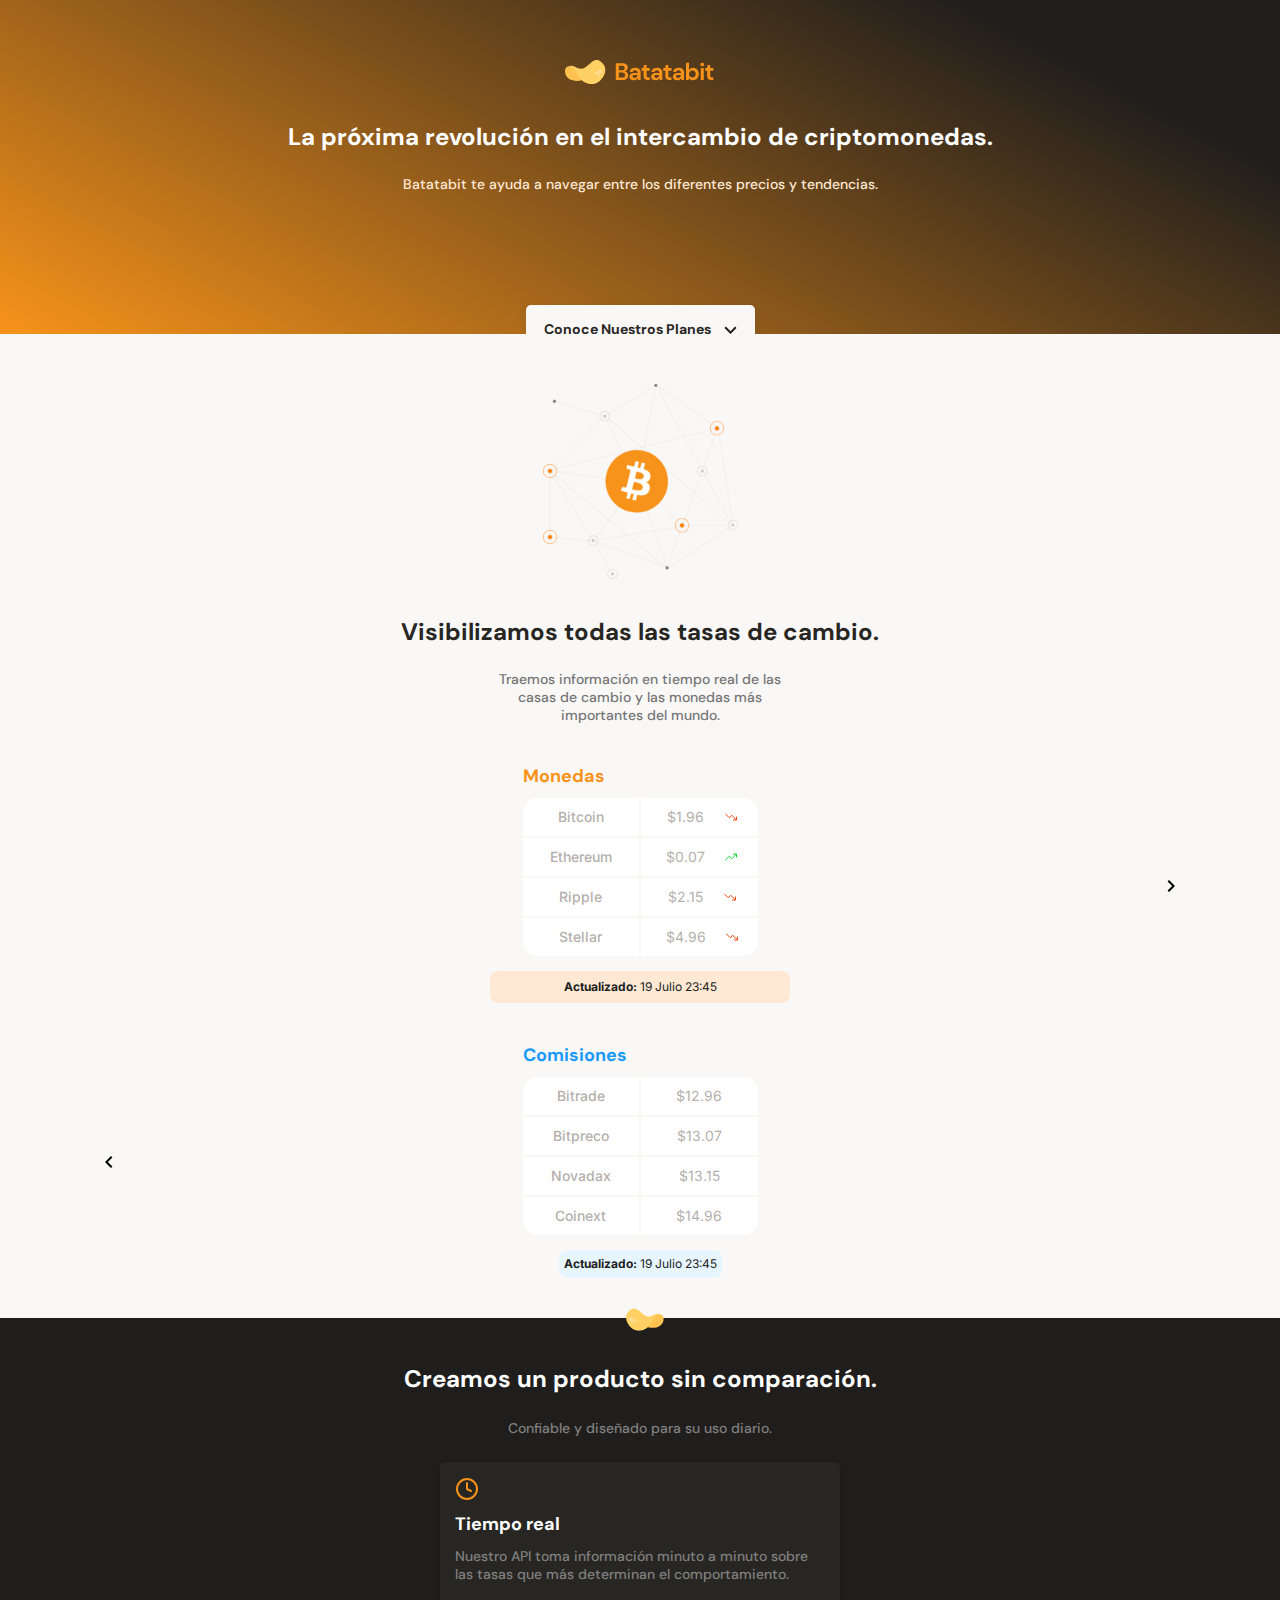
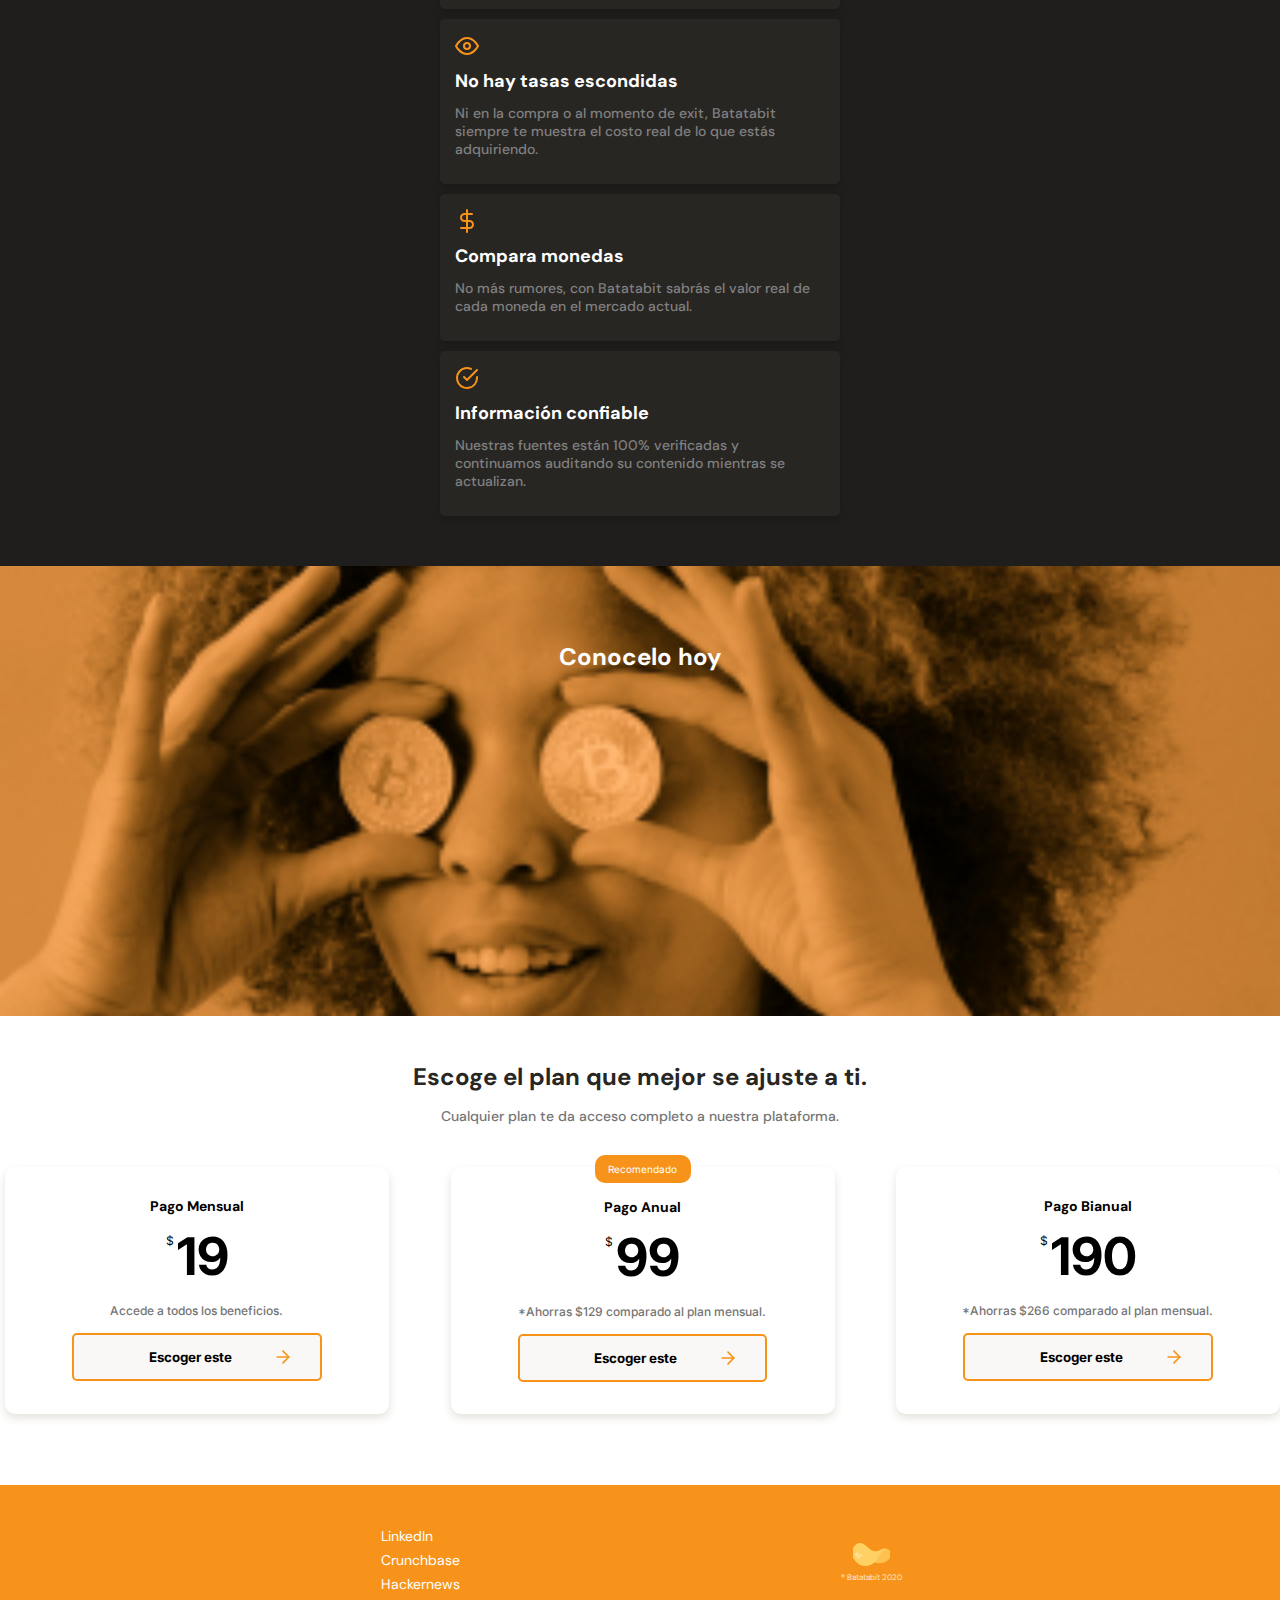
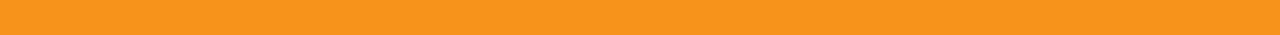
==== index.html @ 0332c5d3 "Add index.html" ====
<!DOCTYPE html>
<html lang="en">
  <head>
    <meta charset="UTF-8" />
    <meta http-equiv="X-UA-Compatible" content="IE=edge" />
    <meta name="viewport" content="width=device-width, initial-scale=1.0" />
    <title>Batata Bit</title>
    <link rel="preconnect" href="https://fonts.googleapis.com" />
    <link rel="preconnect" href="https://fonts.gstatic.com" crossorigin />
    <link
      href="https://fonts.googleapis.com/css2?family=DM+Sans:wght@400;500;700&family=Inter:wght@300;500&display=swap"
      rel="stylesheet"
    />
    <link rel="stylesheet" href="wiki.css" />
  </head>
  <body>
    <header>
      <img src="./assets/img/logo.svg" alt="Batabit logo" />
      <div class="header--title-container">
        <h1>La próxima revolución en el intercambio de criptomonedas.</h1>
        <p>
          Batatabit te ayuda a navegar entre los diferentes precios y
          tendencias.
        </p>
        <a href="#" class="header--button"
          >Conoce Nuestros Planes <span></span
        ></a>
      </div>
    </header>

    <main>
      <section class="main--exchange">
        <img
          src="./assets/img/Bitcoin.svg"
          alt="Bitcoin Logo"
          class="main-logo"
        />

        <h2 class="main--exchange--title">
          Visibilizamos todas las tasas de cambio.
        </h2>
        <p class="main--exchange--subtitle">
          Traemos información en tiempo real de las casas de cambio y las
          monedas más importantes del mundo.
        </p>

        <div class="main--exchange--cripto-container">
          <h3>Monedas</h3>
          <span></span>
          <ul class="cripto-list">
            <li><p>Bitcoin</p></li>
            <li>
              <div>
                <p>$1.96</p>
                <img
                  src="./assets/icons/trending-down.svg"
                  alt="trending down icon"
                />
              </div>
            </li>
            <li><p>Ethereum</p></li>
            <li>
              <div>
                <p>$0.07</p>
                <img
                  src="./assets/icons/trending-up.svg"
                  alt="trending up icon"
                />
              </div>
            </li>
            <li><p>Ripple</p></li>
            <li>
              <div>
                <p>$2.15</p>
                <img
                  src="./assets/icons/trending-down.svg"
                  alt="trending down icon"
                />
              </div>
            </li>
            <li><p>Stellar</p></li>
            <li>
              <div>
                <p>$4.96</p>
                <img
                  src="./assets/icons/trending-down.svg"
                  alt="trending down icon"
                />
              </div>
            </li>
          </ul>
        </div>

        <div class="update-currency-tab">
          <p><span>Actualizado:</span> 19 Julio 23:45</p>
        </div>

        <div class="main--commissions--cripto-container">
          <h3>Comisiones</h3>
          <span></span>
          <ul class="cripto-list">
            <li><p>Bitrade</p></li>
            <li>
              <div>
                <p>$12.96</p>
              </div>
            </li>
            <li><p>Bitpreco</p></li>
            <li>
              <div>
                <p>$13.07</p>
              </div>
            </li>
            <li><p>Novadax</p></li>
            <li>
              <div>
                <p>$13.15</p>
              </div>
            </li>
            <li><p>Coinext</p></li>
            <li>
              <div>
                <p>$14.96</p>
              </div>
            </li>
          </ul>
        </div>

        <div class="update-commissions-tab">
          <p><span>Actualizado:</span> 19 Julio 23:45</p>
        </div>
      </section>

      <section class="main__chars">
        <img
          src="./assets/icons/batata.svg"
          alt="Batata icon"
          class="batata-icon"
        />
        <h3 class="main__chars__title">Creamos un producto sin comparación.</h3>
        <p class="main__chars__subtitle">
          Confiable y diseñado para su uso diario.
        </p>

        <article class="main__chars__container">
          <img src="./assets/icons/clock.svg" alt="clock icon" />
          <h4>Tiempo real</h4>
          <p>
            Nuestro API toma información minuto a minuto sobre las tasas que más
            determinan el comportamiento.
          </p>
        </article>
        <article class="main__chars__container">
          <img src="./assets/icons/eye.svg" alt="eye icon" />
          <h4>No hay tasas escondidas</h4>
          <p>
            Ni en la compra o al momento de exit, Batatabit siempre te muestra
            el costo real de lo que estás adquiriendo.
          </p>
        </article>
        <article class="main__chars__container">
          <img src="./assets/icons/dollar-sign.svg" alt="dollar sign icon" />
          <h4>Compara monedas</h4>
          <p>
            No más rumores, con Batatabit sabrás el valor real de cada moneda en
            el mercado actual.
          </p>
        </article>
        <article class="main__chars__container">
          <img src="./assets/icons/check-circle.svg" alt="check circle icon" />
          <h4>Información confiable</h4>
          <p>
            Nuestras fuentes están 100% verificadas y continuamos auditando su
            contenido mientras se actualizan.
          </p>
        </article>
      </section>

      <section class="main__hero">
        <h2 class="main__hero--subtitle">Conocelo hoy</h2>
      </section>

      <section class="main__prices">
        <h2 class="main__prices--title">
          Escoge el plan que mejor se ajuste a ti.
        </h2>
        <p class="main__prices--subtitle">
          Cualquier plan te da acceso completo a nuestra plataforma.
        </p>

        <section class="main__prices--cards-container">
          <article class="card middle">
            <p class="card__best-choice">Recomendado</p>

            <h4>Pago Anual</h4>
            <p class="card__dollar">$</p>

            <p class="card__price">99</p>

            <p class="card__detail">*Ahorras $129 comparado al plan mensual.</p>

            <button class="card__button">
              <p>Escoger este</p>
              <span class="card__button-arrow"></span>
            </button>
          </article>

          <article class="card first">
            <h4>Pago Mensual</h4>
            <p class="card__dollar">$</p>

            <p class="card__price">19</p>

            <p class="card__detail">Accede a todos los beneficios.</p>

            <button class="card__button">
              <p>Escoger este</p>
              <span class="card__button-arrow"></span>
            </button>
          </article>

          <article class="card third">
            <h4>Pago Bianual</h4>
            <p class="card__dollar">$</p>

            <p class="card__price">190</p>

            <p class="card__detail">*Ahorras $266 comparado al plan mensual.</p>

            <button class="card__button">
              <p>Escoger este</p>
              <span class="card__button-arrow"></span>
            </button>
          </article>
        </section>
      </section>
    </main>

    <footer class="footer">
      <ul class="footer__links">
        <li><a href="#">LinkedIn</a></li>
        <li><a href="#">Crunchbase</a></li>
        <li><a href="#">Hackernews</a></li>
      </ul>

      <div class="footer__logo">
        <span></span>
        <p>® Batatabit 2020</p>
      </div>
    </footer>
  </body>
</html>
---- wiki.css ----
/*
1. Posicionamiento (position:fixed, relative, absolute,etc)
2. Modelo de caja (box-model: margin, padding, width and height)
3. Tipografía:  tipos, tamaños de fuente, etc
4. Visuales: box-shadow, border-radius, gradient, etc
5. Otros: reglas CSS y más
*/
:root {
  /* Colores */
  --bitcoin-orange: #f7931a;
  --soft-orange: #ffe9d5;
  --secondary-blue: #1a9af7;
  --soft-blue: #e7f5ff;
  --warm-black: #201e1c;
  --black: #282623;
  --grey: #bababa;
  --off-white: #faf8f7;
  --just-white: #ffffff;
}

* {
  box-sizing: border-box;
  padding: 0;
  margin: 0;
}

html {
  font-size: 62.5%;
  font-family: "DM Sans", sans-serif;
  scroll-behavior: smooth;
}

header {
  position: relative;
  display: flex;
  flex-direction: column;
  justify-content: center;
  width: 100%;
  min-width: 32rem;
  height: 33.4rem;
  text-align: center;
  background: linear-gradient(207.8deg, #201e1c 16.69%, #f7931a 100%);
}

header img {
  width: 15rem;
  height: 2.4rem;
  margin-top: 6rem;
  align-self: center;
}

.header--title-container {
  width: 90%;
  min-width: 28.8rem;
  max-width: 90rem;
  height: 21.8rem;
  margin-top: 4rem;
  text-align: center;
  align-self: center;
}

.header--title-container h1 {
  font-size: 2.4rem;
  font-weight: bold;
  line-height: 2.6rem;
  color: var(--just-white);
}

.header--title-container p {
  margin-top: 2.5rem;
  font-size: 1.4rem;
  font-weight: 500;
  line-height: 1.8rem;
  color: var(--soft-orange);
}

.header--title-container .header--button {
  position: absolute;
  left: calc(50% - 114.5px);
  top: 270px;
  display: block;
  margin-top: 35px;
  padding: 15px;
  width: 229px;
  height: 48px;
  background-color: var(--off-white);
  /* Sombra */
  box-shadow: 0px 4px 8px rgba(89, 73, 30, 0.16);
  border: none;
  border-radius: 5px;
  font-size: 1.4rem;
  font-weight: bold;
  text-decoration: none;
  color: var(--black);
}

.header--button span {
  display: inline-block;
  width: 13px;
  height: 8px;
  margin-left: 10px;
  background-image: url("./assets/icons/down-arrow.svg");
}

/* --------------Exchange Section--------------- */
/* Eloy's way */
.main--exchange {
  display: flex;
  position: relative;
  flex-flow: column wrap;
  align-items: center;
  text-align: center;
  background-color: var(--off-white);
}

.main--exchange .main-logo {
  padding-top: 50px;
  padding-bottom: 25px;
}

.main--exchange .main--exchange--title {
  color: var(--black);
  font-size: 2.4rem;
  font-weight: 700;
  line-height: 2.6rem;
  width: 90%;
  min-width: 288px;
  max-width: 900px;
  margin: 0 auto;
  margin-bottom: 25px;
  margin-top: 15px;
}

.main--exchange p {
  color: var(--warm-black);
  font-size: 1.4rem;
  line-height: 1.8rem;
}

.main--exchange .main--exchange--subtitle {
  margin-bottom: 40px;
  width: 288px;
  font-weight: 500;
  color: #757575;
}

.main--exchange--cripto-container,
.main--commissions--cripto-container {
  display: flex;
  flex-flow: column wrap;
  align-items: center;
}

.main--exchange--cripto-container h3 {
  font-size: 1.8rem;
  align-self: flex-start;
  padding-bottom: 10px;
  color: var(--bitcoin-orange);
}

.main--commissions--cripto-container h3 {
  font-size: 1.8rem;
  align-self: flex-start;
  padding-bottom: 10px;
  color: var(--secondary-blue);
}

.cripto-list {
  display: grid;
  font-family: "Inter", sans-serif;
  list-style: none;
  grid-template-columns: repeat(2, 1fr);
  gap: 2px;
  min-width: 235px;
  max-width: 500px;
  width: 70%;
}

.cripto-list div {
  display: flex;
  flex-flow: row wrap;
  justify-content: space-evenly;
}

.cripto-list li {
  background-color: var(--just-white);
  padding: 5px;
}

.cripto-list li:first-child {
  border-top-left-radius: 15px;
}

.cripto-list li:nth-child(2) {
  border-top-right-radius: 15px;
}

.cripto-list li:nth-child(7) {
  border-bottom-left-radius: 15px;
}

.cripto-list li:nth-child(8) {
  border-bottom-right-radius: 15px;
}

.cripto-list li p {
  color: #b5b0ac;
  padding: 5px;
  font-weight: 500;
}

.cripto-list li div p {
  font-weight: 400;
}

.main--exchange--cripto-container span {
  background-image: url("/assets/icons/right-arrow.svg");
  background-position: center;
  background-repeat: no-repeat;
  background-size: contain;
  position: absolute;
  width: 12px;
  height: 12px;
  left: 91%;
  top: 55.5%;
}

.main--commissions--cripto-container span {
  background-image: url("/assets/icons/right-arrow.svg");
  transform: rotateY(180deg);
  background-position: center;
  background-repeat: no-repeat;
  background-size: contain;
  position: absolute;
  width: 12px;
  height: 12px;
  right: 91%;
  top: 83.5%;
}

.main--exchange .update-currency-tab {
  background-color: var(--soft-orange);
  font-family: "Inter", sans-serif;
  border-radius: 8px;
  padding: 7px;
  margin-top: 15px;
  margin-bottom: 40px;
  width: 55%;
  min-width: 157px;
  max-width: 300px;
}

.main--exchange .update-commissions-tab {
  background-color: var(--soft-blue);
  font-family: "Inter", sans-serif;
  border-radius: 8px;
  padding: 5px;
  margin-top: 15px;
  margin-bottom: 40px;
}

.main--exchange .update-commissions-tab p,
.main--exchange .update-currency-tab p {
  font-size: 1.2rem;
}

.main--exchange .update-currency-tab p span,
.main--exchange .update-commissions-tab p span {
  font-weight: 700;
}

.batata-icon {
  position: absolute;
  width: 38px;
  height: 38px;
  top: calc(0% - 17.5px);
  left: calc(50% - 14.5px);
}

.main__chars {
  width: 100%;
  position: relative;
  min-width: 320px;
  height: auto;
  text-align: center;
  background-color: var(--warm-black);
  padding-bottom: 50px;
}

.main__chars__title {
  width: 90%;
  min-width: 288px;
  height: auto;
  font-size: 2.4rem;
  font-weight: 700;
  margin: 0 auto;
  padding-top: 45px;
  color: var(--just-white);
}

.main__chars__subtitle {
  width: 70%;
  min-width: 288px;
  font-size: 1.4rem;
  line-height: 1.8rem;
  font-weight: 500;
  margin: 25px auto;
  color: #808080;
}

.main__chars__container {
  background-color: var(--black);
  box-shadow: 0 4px 8px rgba(0, 0, 0, 0.16);
  border-radius: 5px;
  width: 90%;
  max-width: 400px;
  margin: 0 auto;
  margin-bottom: 10px;
  text-align: left;
  padding: 15px;
}

.main__chars__container:last-child {
  margin-bottom: 0;
}

.main__chars__container h4 {
  font-size: 1.8rem;
  font-weight: 700;
  color: var(--just-white);
  margin-top: 8px;
}

.main__chars__container p {
  margin: 11px 0;
  font-size: 1.4rem;
  font-weight: 500;
  color: #808080;
}

.main__hero {
  width: 100%;
  height: 50vh;
  min-height: 387px;
  background-image: url("./assets/img/bitcoinbaby.jpg");
  background-position: center;
  background-size: cover;
  background-repeat: no-repeat;
}

.main__hero--subtitle {
  width: 85%;
  min-width: 288px;
  font-size: 2.4rem;
  font-weight: 700;
  text-align: center;
  margin: 0 auto;
  position: relative;
  top: 75px;
  color: var(--just-white);
}

.main__prices {
  padding: 45px 0;
  text-align: center;
  overflow-x: hidden;
}

.main__prices--title {
  font-size: 2.4rem;
  font-weight: 700;
  width: 90%;
  min-width: 288px;
  margin: 0 auto;
  color: var(--black);
}

.main__prices--subtitle {
  width: 85%;
  min-width: 288px;
  font-size: 1.4rem;
  font-weight: 500;
  margin: 15px auto;
  color: #757575;
}

.main__prices--cards-container {
  display: flex;
  flex-wrap: nowrap;
  justify-content: space-between;
  align-items: center;
  overflow-x: auto;
  min-height: 300px;
}

.card {
  width: 30%;
  margin-left: 5px;
  min-width: 190px;
  min-height: 247px;
  max-width: 400px;
  border-radius: 10px;
  box-shadow: 0px 4px 8px 0px #59491e29;
  background-color: var(--just-white);
}

.middle {
  order: 2;
}

.main__prices--cards-container .middle h4 {
  margin-top: -7px;
}

.first {
  order: 1;
}

.third {
  order: 3;
}

.card .card__best-choice {
  font-family: "Inter", sans-serif;
  padding: 8px;
  margin: 0 auto;
  width: 25%;
  min-width: 85px;
  border-radius: 10px;
  position: relative;
  top: -12px;
  z-index: 1;
  color: var(--just-white);
  background-color: var(--bitcoin-orange);
}

.card h4 {
  margin: 0 auto;
  min-width: 73px;
  font-size: 1.4rem;
  margin-top: 20px;
  padding: 10px 0;
}

.card .card__dollar {
  font-family: "Inter", sans-serif;
  display: inline-block;
  font-size: 1.2rem;
  position: relative;
  bottom: 30px;
}

.card .card__price {
  font-family: "Inter", sans-serif;
  display: inline-block;
  font-size: 5.2rem;
  font-weight: 700;
}

.card .card__detail {
  font-family: "Inter", sans-serif;
  font-size: 1.2rem;
  width: 70%;
  margin: 15px auto;
  min-width: 158px;
  font-weight: 500;
  color: #757575;
}

.card__button {
  display: flex;
  flex-direction: row;
  justify-content: center;
  align-items: center;
  width: 65%;
  min-height: 48px;
  margin: 0 auto;
  min-width: 151px;
  border: 2px solid var(--bitcoin-orange);
  border-radius: 5px;
  background-color: var(--off-white);
}

.card__button p {
  font-family: "Inter", sans-serif;
  width: 70%;
  font-weight: 700;
}

.card__button .card__button-arrow {
  width: 14px;
  min-height: 20px;
  background-image: url("./assets/icons/orange-right-arrow.svg");
  background-position: center;
  background-repeat: no-repeat;
  background-size: cover;
}

.footer {
  height: 150px;
  width: 100%;
  background-color: var(--bitcoin-orange);
  display: flex;
  justify-content: space-evenly;
  align-items: center;
}

.footer .footer__links li {
  list-style: none;
  padding: 3px;
}

.footer .footer__links li a {
  font-size: 1.4rem;
  text-decoration: none;
  color: var(--just-white);
}

.footer .footer__logo span {
  display: block;
  margin: 5px auto;
  width: 37px;
  height: 24px;
  background-image: url("./assets/icons/batata.svg");
  background-position: center;
  background-repeat: no-repeat;
  background-size: cover;
}

.footer .footer__logo p {
  font-size: 0.8rem;
  color: var(--soft-orange);
}
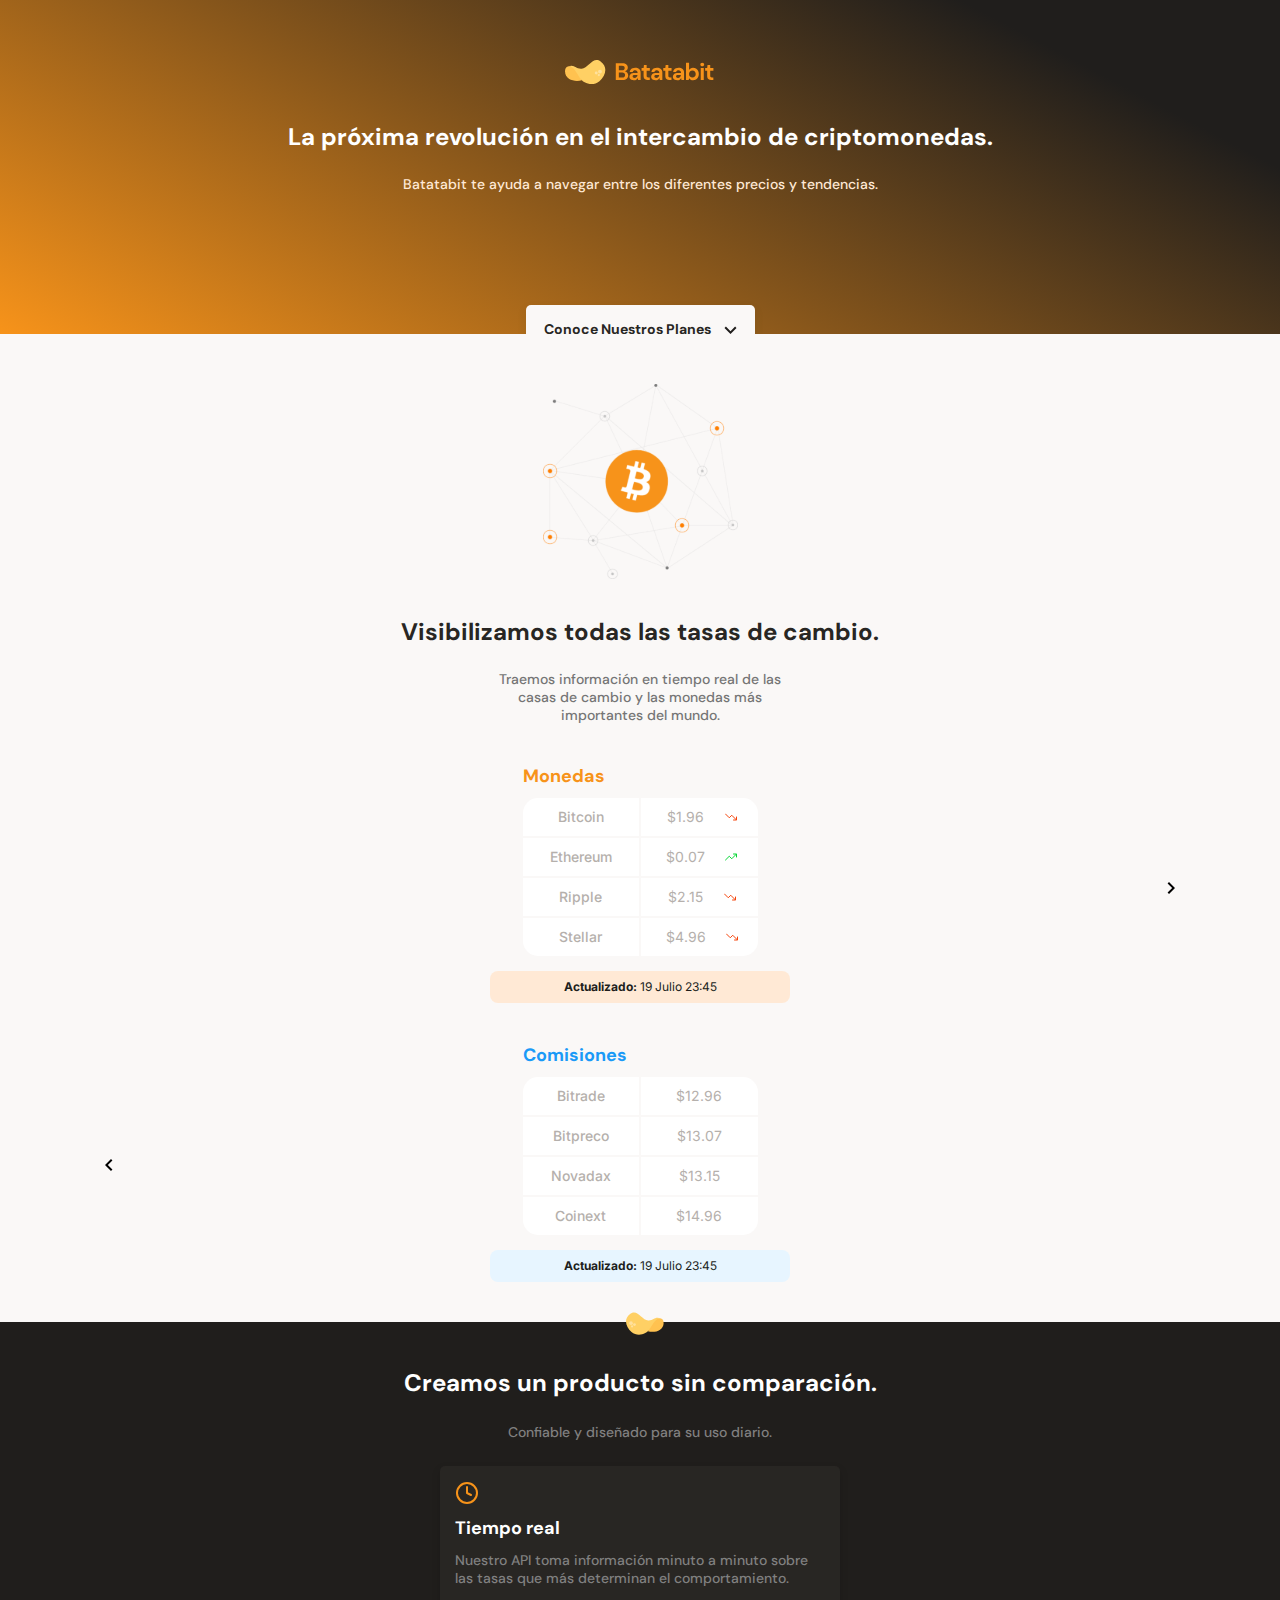
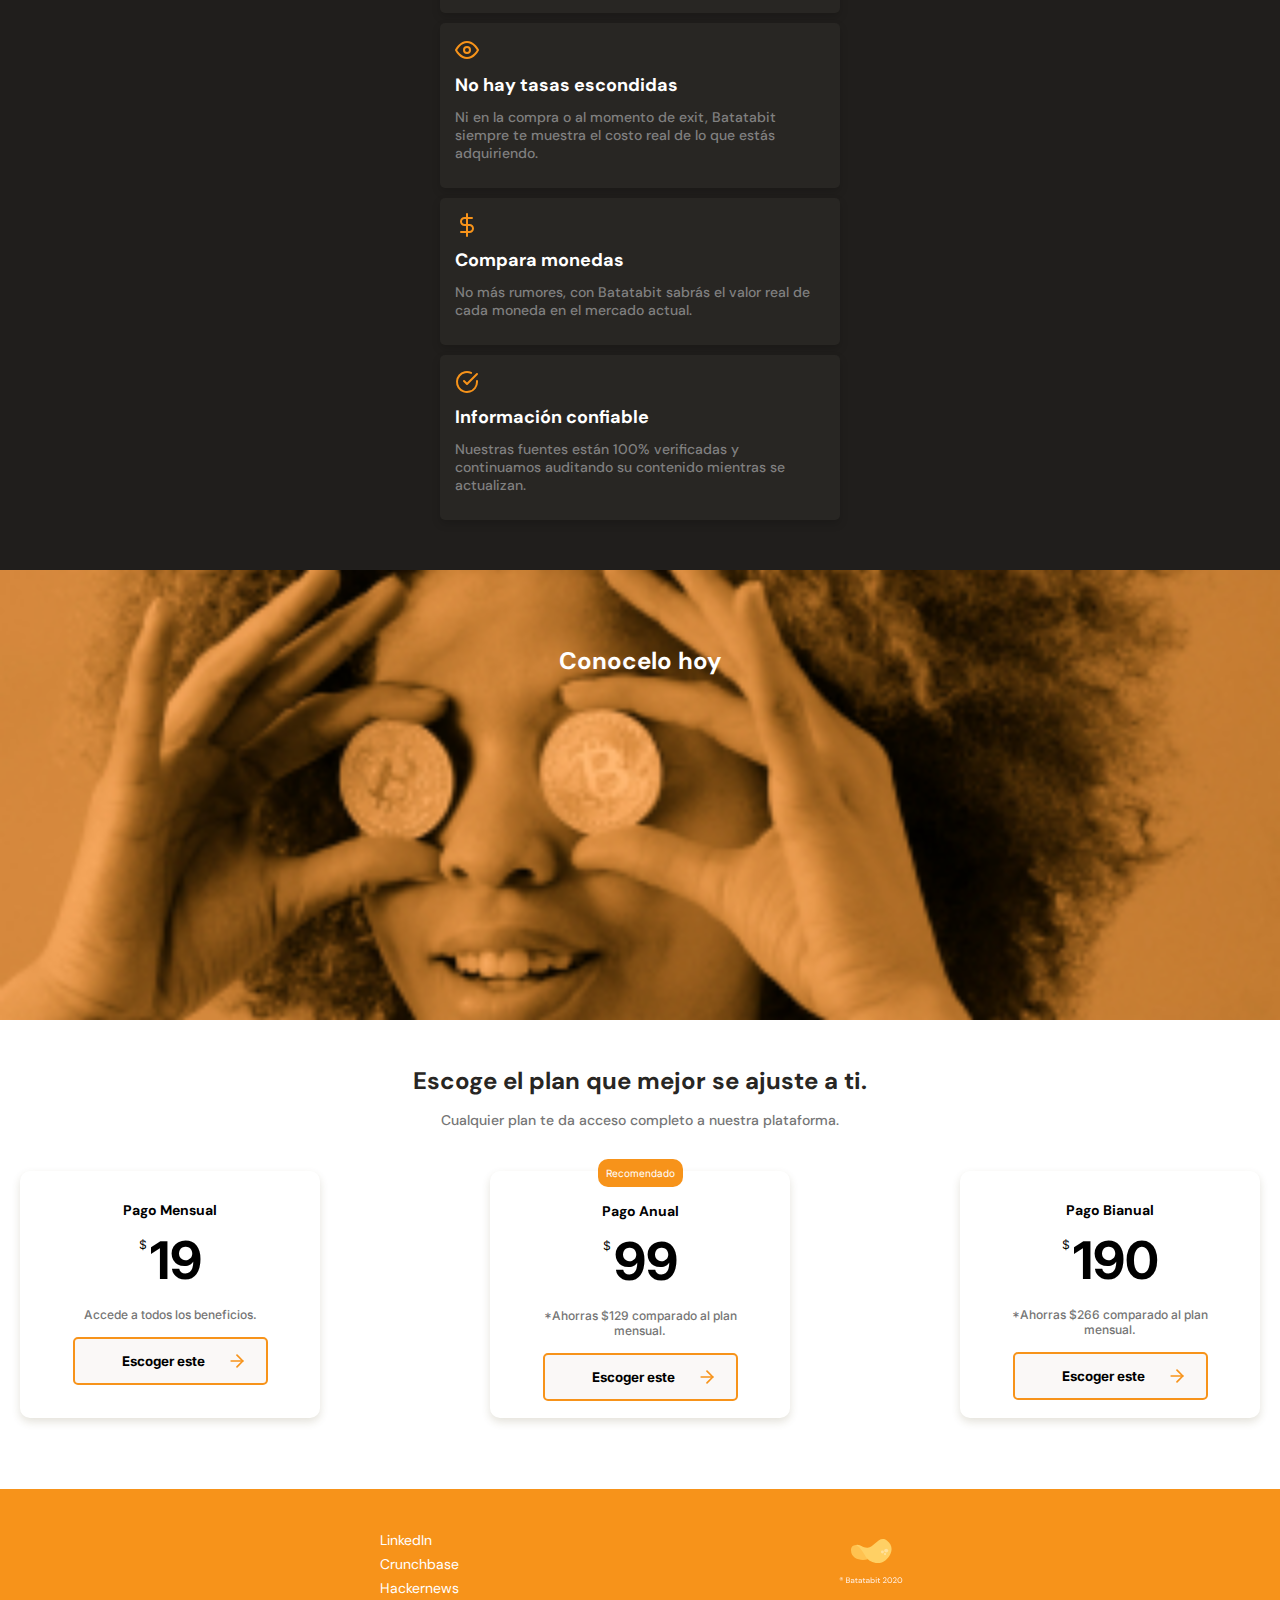
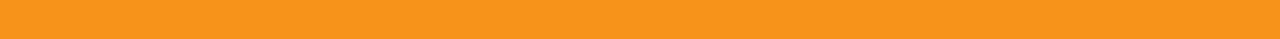
==== commit faf44a3c: "Small footer issues fixed" ====
--- a/index.html
+++ b/index.html
@@ -245,7 +245,6 @@
 
       <div class="footer__logo">
         <span></span>
-        <p>® Batatabit 2020</p>
       </div>
     </footer>
   </body>
--- a/wiki.css
+++ b/wiki.css
@@ -254,9 +254,12 @@
   background-color: var(--soft-blue);
   font-family: "Inter", sans-serif;
   border-radius: 8px;
-  padding: 5px;
+  padding: 7px;
   margin-top: 15px;
   margin-bottom: 40px;
+  width: 55%;
+  min-width: 157px;
+  max-width: 300px;
 }
 
 .main--exchange .update-commissions-tab p,
@@ -391,17 +394,29 @@
   align-items: center;
   overflow-x: auto;
   min-height: 300px;
+  overflow-x: scroll;
+  overscroll-behavior-x: contain;
+  scroll-snap-type: x proximity;
 }
 
 .card {
   width: 30%;
-  margin-left: 5px;
+  scroll-snap-align: center;
+  margin: 0 20px;
   min-width: 190px;
   min-height: 247px;
-  max-width: 400px;
+  max-width: 300px;
   border-radius: 10px;
   box-shadow: 0px 4px 8px 0px #59491e29;
   background-color: var(--just-white);
+}
+
+.main__prices--cards-container::-webkit-scrollbar {
+  background-color: var(--soft-orange);
+  height: 3px;
+}
+.main__prices--cards-container::-webkit-scrollbar-thumb {
+  background-color: var(--bitcoin-orange);
 }
 
 .middle {
@@ -518,16 +533,11 @@
 
 .footer .footer__logo span {
   display: block;
-  margin: 5px auto;
-  width: 37px;
-  height: 24px;
-  background-image: url("./assets/icons/batata.svg");
+  /* margin: 5px auto; */
+  width: 64px;
+  height: 50px;
+  background-image: url("./assets/img/logo-footer.svg");
   background-position: center;
   background-repeat: no-repeat;
   background-size: cover;
 }
-
-.footer .footer__logo p {
-  font-size: 0.8rem;
-  color: var(--soft-orange);
-}
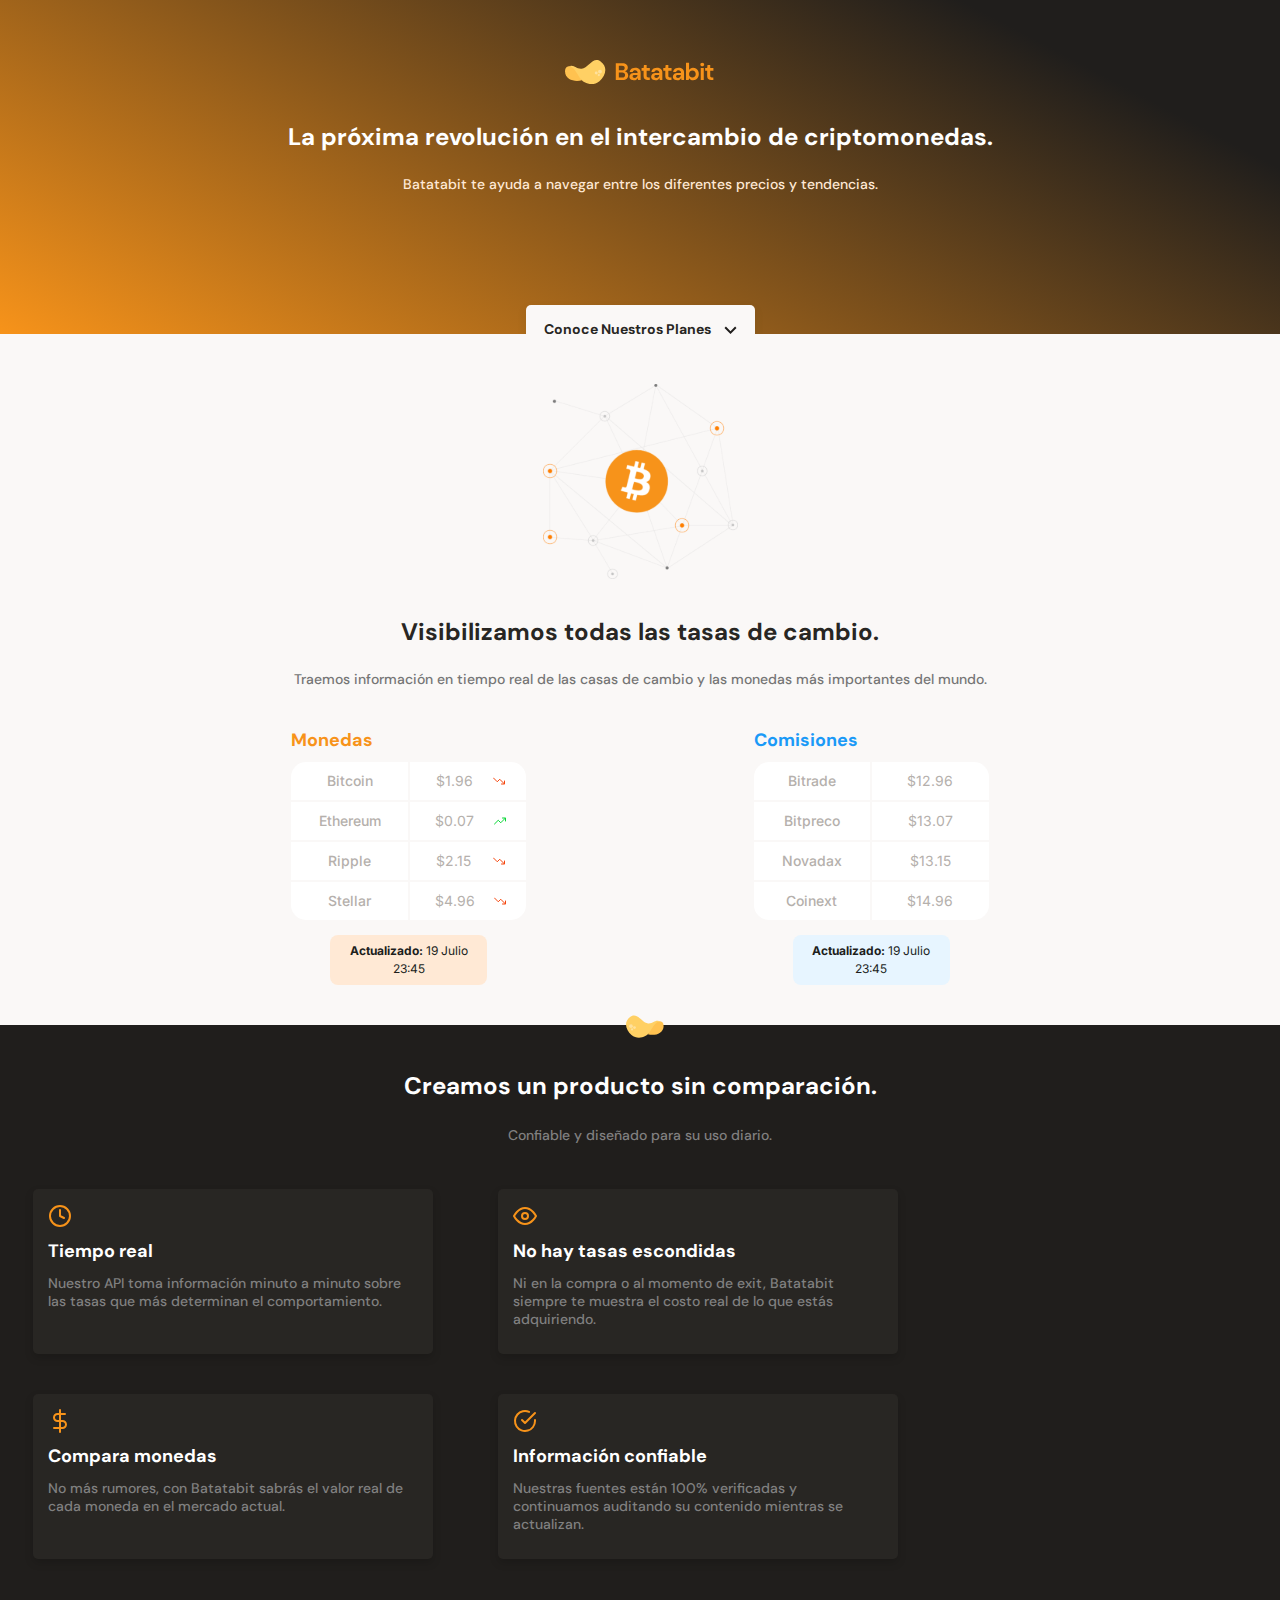
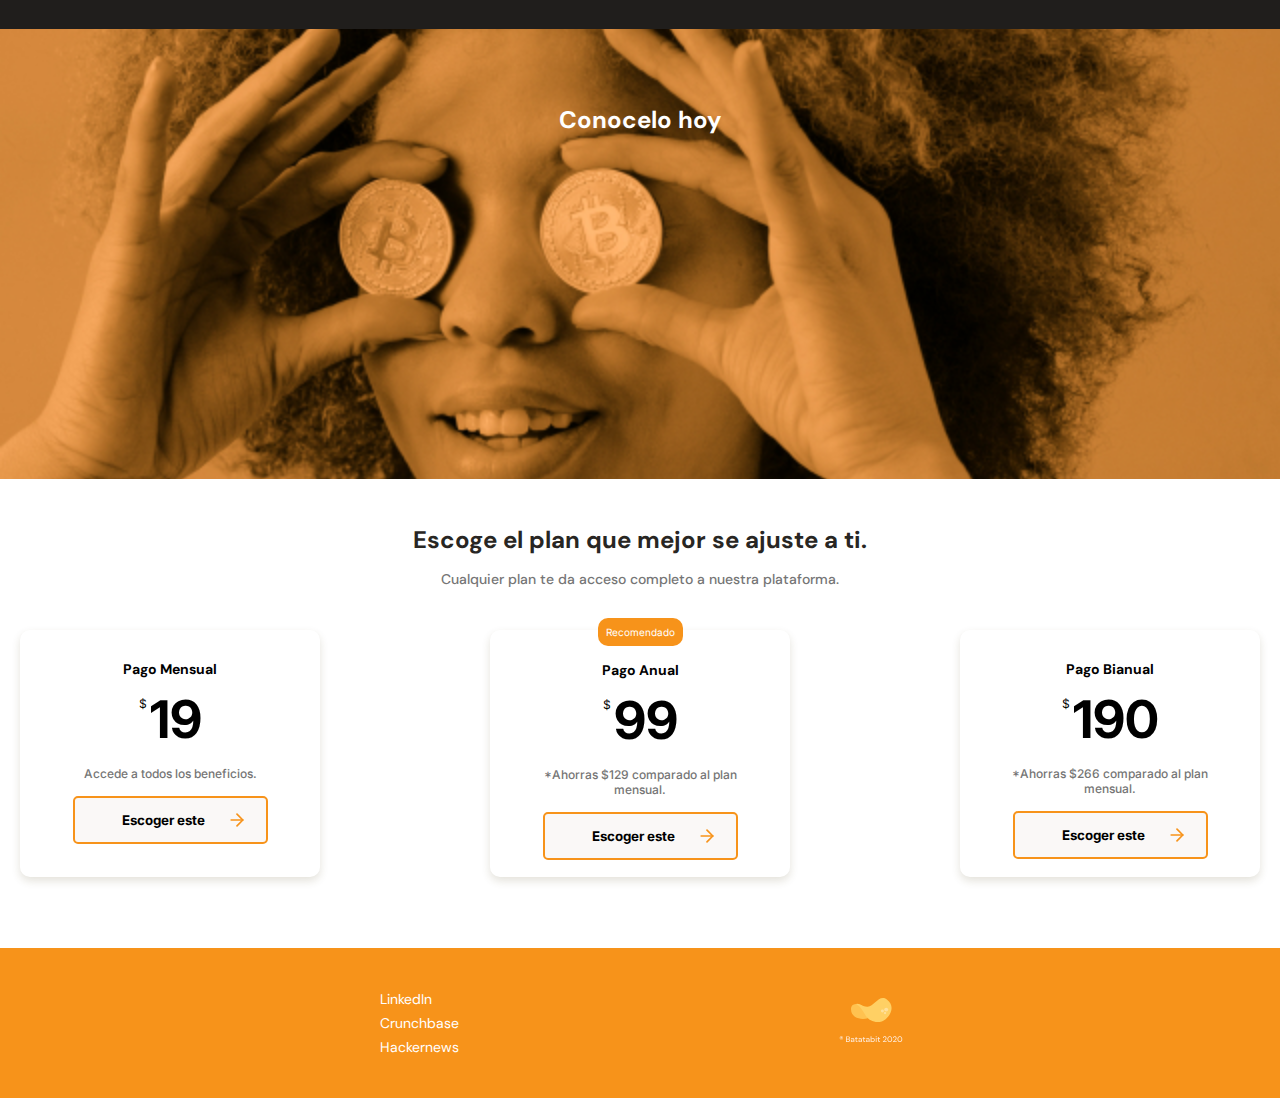
==== commit 446128c0: "Added Responsive Design" ====
--- a/index.html
+++ b/index.html
@@ -12,6 +12,11 @@
       rel="stylesheet"
     />
     <link rel="stylesheet" href="wiki.css" />
+    <link
+      rel="stylesheet"
+      href="./css/tablet.css"
+      media="screen and (min-width:930px)"
+    />
   </head>
   <body>
     <header>
@@ -22,7 +27,7 @@
           Batatabit te ayuda a navegar entre los diferentes precios y
           tendencias.
         </p>
-        <a href="#" class="header--button"
+        <a href="#cta" class="header--button"
           >Conoce Nuestros Planes <span></span
         ></a>
       </div>
@@ -44,91 +49,93 @@
           monedas más importantes del mundo.
         </p>
 
-        <div class="main--exchange--cripto-container">
-          <h3>Monedas</h3>
-          <span></span>
-          <ul class="cripto-list">
-            <li><p>Bitcoin</p></li>
-            <li>
-              <div>
-                <p>$1.96</p>
-                <img
-                  src="./assets/icons/trending-down.svg"
-                  alt="trending down icon"
-                />
-              </div>
-            </li>
-            <li><p>Ethereum</p></li>
-            <li>
-              <div>
-                <p>$0.07</p>
-                <img
-                  src="./assets/icons/trending-up.svg"
-                  alt="trending up icon"
-                />
-              </div>
-            </li>
-            <li><p>Ripple</p></li>
-            <li>
-              <div>
-                <p>$2.15</p>
-                <img
-                  src="./assets/icons/trending-down.svg"
-                  alt="trending down icon"
-                />
-              </div>
-            </li>
-            <li><p>Stellar</p></li>
-            <li>
-              <div>
-                <p>$4.96</p>
-                <img
-                  src="./assets/icons/trending-down.svg"
-                  alt="trending down icon"
-                />
-              </div>
-            </li>
-          </ul>
-        </div>
-
-        <div class="update-currency-tab">
-          <p><span>Actualizado:</span> 19 Julio 23:45</p>
-        </div>
-
-        <div class="main--commissions--cripto-container">
-          <h3>Comisiones</h3>
-          <span></span>
-          <ul class="cripto-list">
-            <li><p>Bitrade</p></li>
-            <li>
-              <div>
-                <p>$12.96</p>
-              </div>
-            </li>
-            <li><p>Bitpreco</p></li>
-            <li>
-              <div>
-                <p>$13.07</p>
-              </div>
-            </li>
-            <li><p>Novadax</p></li>
-            <li>
-              <div>
-                <p>$13.15</p>
-              </div>
-            </li>
-            <li><p>Coinext</p></li>
-            <li>
-              <div>
-                <p>$14.96</p>
-              </div>
-            </li>
-          </ul>
-        </div>
-
-        <div class="update-commissions-tab">
-          <p><span>Actualizado:</span> 19 Julio 23:45</p>
-        </div>
+        <section class="main--exchange__container">
+          <div class="main--exchange--cripto-container">
+            <h3>Monedas</h3>
+            <!-- <span></span> -->
+            <ul class="cripto-list">
+              <li><p>Bitcoin</p></li>
+              <li>
+                <div>
+                  <p>$1.96</p>
+                  <img
+                    src="./assets/icons/trending-down.svg"
+                    alt="trending down icon"
+                  />
+                </div>
+              </li>
+              <li><p>Ethereum</p></li>
+              <li>
+                <div>
+                  <p>$0.07</p>
+                  <img
+                    src="./assets/icons/trending-up.svg"
+                    alt="trending up icon"
+                  />
+                </div>
+              </li>
+              <li><p>Ripple</p></li>
+              <li>
+                <div>
+                  <p>$2.15</p>
+                  <img
+                    src="./assets/icons/trending-down.svg"
+                    alt="trending down icon"
+                  />
+                </div>
+              </li>
+              <li><p>Stellar</p></li>
+              <li>
+                <div>
+                  <p>$4.96</p>
+                  <img
+                    src="./assets/icons/trending-down.svg"
+                    alt="trending down icon"
+                  />
+                </div>
+              </li>
+            </ul>
+
+            <div class="update-currency-tab">
+              <p><b>Actualizado:</b> 19 Julio 23:45</p>
+            </div>
+          </div>
+
+          <div class="main--commissions--cripto-container">
+            <h3>Comisiones</h3>
+            <!-- <span></span> -->
+            <ul class="cripto-list">
+              <li><p>Bitrade</p></li>
+              <li>
+                <div>
+                  <p>$12.96</p>
+                </div>
+              </li>
+              <li><p>Bitpreco</p></li>
+              <li>
+                <div>
+                  <p>$13.07</p>
+                </div>
+              </li>
+              <li><p>Novadax</p></li>
+              <li>
+                <div>
+                  <p>$13.15</p>
+                </div>
+              </li>
+              <li><p>Coinext</p></li>
+              <li>
+                <div>
+                  <p>$14.96</p>
+                </div>
+              </li>
+            </ul>
+
+            <div class="update-commissions-tab">
+              <p><b>Actualizado:</b> 19 Julio 23:45</p>
+            </div>
+          </div>
+        </section>
       </section>
 
       <section class="main__chars">
@@ -142,45 +149,50 @@
           Confiable y diseñado para su uso diario.
         </p>
 
-        <article class="main__chars__container">
-          <img src="./assets/icons/clock.svg" alt="clock icon" />
-          <h4>Tiempo real</h4>
-          <p>
-            Nuestro API toma información minuto a minuto sobre las tasas que más
-            determinan el comportamiento.
-          </p>
-        </article>
-        <article class="main__chars__container">
-          <img src="./assets/icons/eye.svg" alt="eye icon" />
-          <h4>No hay tasas escondidas</h4>
-          <p>
-            Ni en la compra o al momento de exit, Batatabit siempre te muestra
-            el costo real de lo que estás adquiriendo.
-          </p>
-        </article>
-        <article class="main__chars__container">
-          <img src="./assets/icons/dollar-sign.svg" alt="dollar sign icon" />
-          <h4>Compara monedas</h4>
-          <p>
-            No más rumores, con Batatabit sabrás el valor real de cada moneda en
-            el mercado actual.
-          </p>
-        </article>
-        <article class="main__chars__container">
-          <img src="./assets/icons/check-circle.svg" alt="check circle icon" />
-          <h4>Información confiable</h4>
-          <p>
-            Nuestras fuentes están 100% verificadas y continuamos auditando su
-            contenido mientras se actualizan.
-          </p>
-        </article>
+        <section class="main__chars__description">
+          <article class="main__chars__container">
+            <img src="./assets/icons/clock.svg" alt="clock icon" />
+            <h4>Tiempo real</h4>
+            <p>
+              Nuestro API toma información minuto a minuto sobre las tasas que
+              más determinan el comportamiento.
+            </p>
+          </article>
+          <article class="main__chars__container">
+            <img src="./assets/icons/eye.svg" alt="eye icon" />
+            <h4>No hay tasas escondidas</h4>
+            <p>
+              Ni en la compra o al momento de exit, Batatabit siempre te muestra
+              el costo real de lo que estás adquiriendo.
+            </p>
+          </article>
+          <article class="main__chars__container">
+            <img src="./assets/icons/dollar-sign.svg" alt="dollar sign icon" />
+            <h4>Compara monedas</h4>
+            <p>
+              No más rumores, con Batatabit sabrás el valor real de cada moneda
+              en el mercado actual.
+            </p>
+          </article>
+          <article class="main__chars__container">
+            <img
+              src="./assets/icons/check-circle.svg"
+              alt="check circle icon"
+            />
+            <h4>Información confiable</h4>
+            <p>
+              Nuestras fuentes están 100% verificadas y continuamos auditando su
+              contenido mientras se actualizan.
+            </p>
+          </article>
+        </section>
       </section>
 
       <section class="main__hero">
         <h2 class="main__hero--subtitle">Conocelo hoy</h2>
       </section>
 
-      <section class="main__prices">
+      <section class="main__prices" id="cta">
         <h2 class="main__prices--title">
           Escoge el plan que mejor se ajuste a ti.
         </h2>
--- a/wiki.css
+++ b/wiki.css
@@ -139,7 +139,7 @@
 
 .main--exchange .main--exchange--subtitle {
   margin-bottom: 40px;
-  width: 288px;
+  min-width: 288px;
   font-weight: 500;
   color: #757575;
 }
@@ -149,6 +149,7 @@
   display: flex;
   flex-flow: column wrap;
   align-items: center;
+  min-width: 235px;
 }
 
 .main--exchange--cripto-container h3 {
@@ -345,7 +346,7 @@
   width: 100%;
   height: 50vh;
   min-height: 387px;
-  background-image: url("./assets/img/bitcoinbaby.jpg");
+  background-image: url("./assets/img/bitcoinbaby2x.jpg");
   background-position: center;
   background-size: cover;
   background-repeat: no-repeat;
--- a/css/tablet.css
+++ b/css/tablet.css
@@ -0,0 +1,17 @@
+.main--exchange__container {
+  display: flex;
+  flex-wrap: wrap;
+  justify-content: space-evenly;
+  width: 90%;
+}
+
+.main__chars .main__chars__container {
+  margin: 20px auto;
+}
+
+.main__chars .main__chars__description {
+  display: flex;
+  flex-wrap: wrap;
+  width: 930px;
+  justify-content: center;
+}
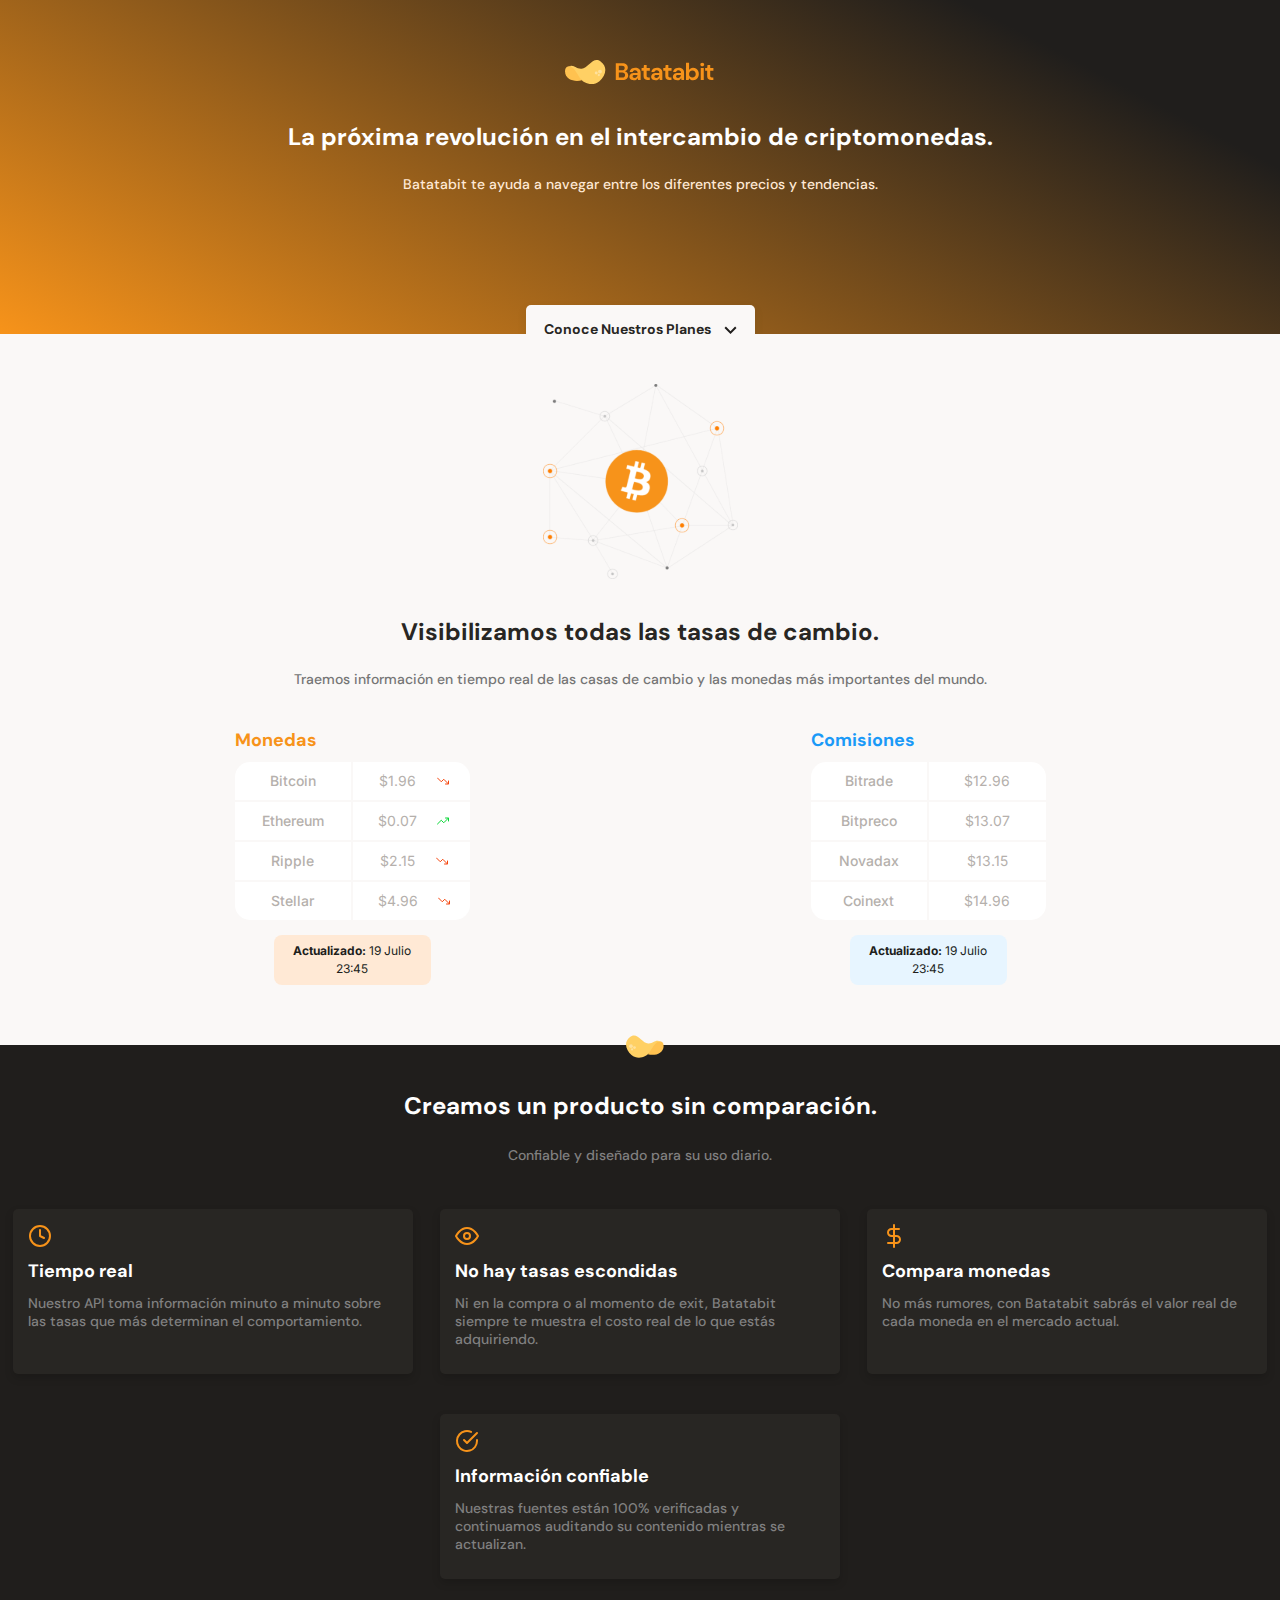
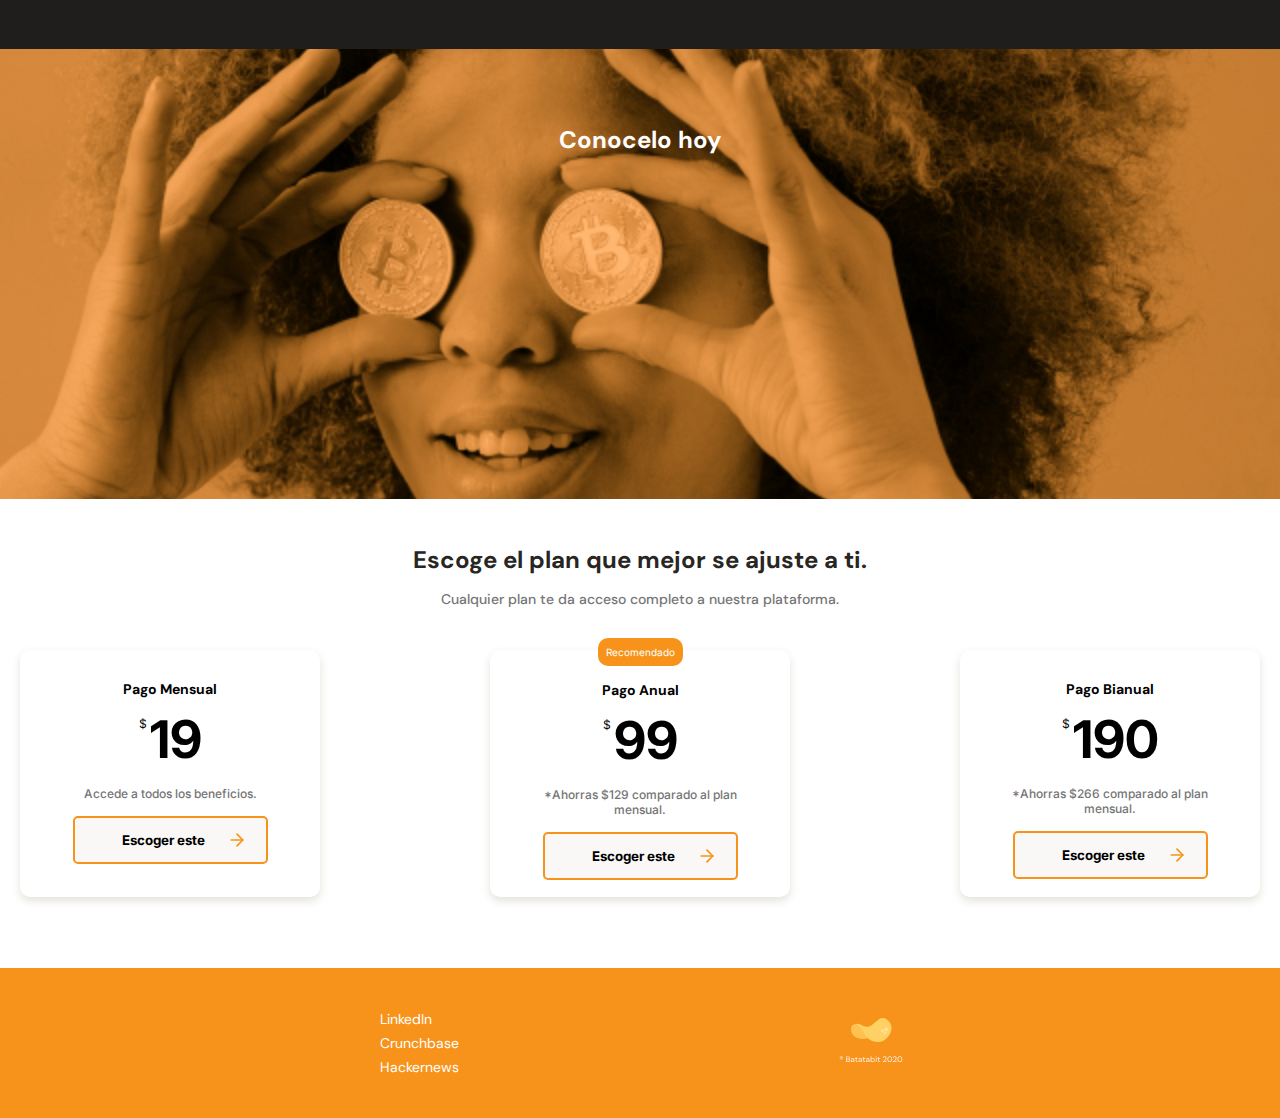
==== commit 22e5a2fa: "Added BEM methodology and horizontal scroll on cripto's container" ====
--- a/index.html
+++ b/index.html
@@ -21,38 +21,38 @@
   <body>
     <header>
       <img src="./assets/img/logo.svg" alt="Batabit logo" />
-      <div class="header--title-container">
+      <div class="header__title-container">
         <h1>La próxima revolución en el intercambio de criptomonedas.</h1>
         <p>
           Batatabit te ayuda a navegar entre los diferentes precios y
           tendencias.
         </p>
-        <a href="#cta" class="header--button"
+        <a href="#cta" class="header__button"
           >Conoce Nuestros Planes <span></span
         ></a>
       </div>
     </header>
 
     <main>
-      <section class="main--exchange">
+      <section class="main__exchange">
         <img
           src="./assets/img/Bitcoin.svg"
           alt="Bitcoin Logo"
           class="main-logo"
         />
 
-        <h2 class="main--exchange--title">
+        <h2 class="main__exchange--title">
           Visibilizamos todas las tasas de cambio.
         </h2>
-        <p class="main--exchange--subtitle">
+        <p class="main__exchange--subtitle">
           Traemos información en tiempo real de las casas de cambio y las
           monedas más importantes del mundo.
         </p>
 
-        <section class="main--exchange__container">
-          <div class="main--exchange--cripto-container">
+        <section class="main__exchange__container">
+          <div class="main__exchange__container--cripto-container">
             <h3>Monedas</h3>
-            <!-- <span></span> -->
+
             <ul class="cripto-list">
               <li><p>Bitcoin</p></li>
               <li>
@@ -101,9 +101,9 @@
             </div>
           </div>
 
-          <div class="main--commissions--cripto-container">
+          <div class="main__commissions__container--cripto-container">
             <h3>Comisiones</h3>
-            <!-- <span></span> -->
+
             <ul class="cripto-list">
               <li><p>Bitrade</p></li>
               <li>
@@ -144,13 +144,13 @@
           alt="Batata icon"
           class="batata-icon"
         />
-        <h3 class="main__chars__title">Creamos un producto sin comparación.</h3>
-        <p class="main__chars__subtitle">
+        <h3 class="main__chars--title">Creamos un producto sin comparación.</h3>
+        <p class="main__chars--subtitle">
           Confiable y diseñado para su uso diario.
         </p>
 
         <section class="main__chars__description">
-          <article class="main__chars__container">
+          <article class="main__chars__description--container">
             <img src="./assets/icons/clock.svg" alt="clock icon" />
             <h4>Tiempo real</h4>
             <p>
@@ -158,7 +158,7 @@
               más determinan el comportamiento.
             </p>
           </article>
-          <article class="main__chars__container">
+          <article class="main__chars__description--container">
             <img src="./assets/icons/eye.svg" alt="eye icon" />
             <h4>No hay tasas escondidas</h4>
             <p>
@@ -166,7 +166,7 @@
               el costo real de lo que estás adquiriendo.
             </p>
           </article>
-          <article class="main__chars__container">
+          <article class="main__chars__description--container">
             <img src="./assets/icons/dollar-sign.svg" alt="dollar sign icon" />
             <h4>Compara monedas</h4>
             <p>
@@ -174,7 +174,7 @@
               en el mercado actual.
             </p>
           </article>
-          <article class="main__chars__container">
+          <article class="main__chars__description--container">
             <img
               src="./assets/icons/check-circle.svg"
               alt="check circle icon"
@@ -200,9 +200,9 @@
           Cualquier plan te da acceso completo a nuestra plataforma.
         </p>
 
-        <section class="main__prices--cards-container">
+        <section class="main__prices__cards-container">
           <article class="card middle">
-            <p class="card__best-choice">Recomendado</p>
+            <p class="card__best--choice">Recomendado</p>
 
             <h4>Pago Anual</h4>
             <p class="card__dollar">$</p>
@@ -213,7 +213,7 @@
 
             <button class="card__button">
               <p>Escoger este</p>
-              <span class="card__button-arrow"></span>
+              <span class="card__button--arrow"></span>
             </button>
           </article>
 
@@ -227,7 +227,7 @@
 
             <button class="card__button">
               <p>Escoger este</p>
-              <span class="card__button-arrow"></span>
+              <span class="card__button--arrow"></span>
             </button>
           </article>
 
@@ -241,7 +241,7 @@
 
             <button class="card__button">
               <p>Escoger este</p>
-              <span class="card__button-arrow"></span>
+              <span class="card__button--arrow"></span>
             </button>
           </article>
         </section>
--- a/wiki.css
+++ b/wiki.css
@@ -49,7 +49,7 @@
   align-self: center;
 }
 
-.header--title-container {
+.header__title-container {
   width: 90%;
   min-width: 28.8rem;
   max-width: 90rem;
@@ -59,14 +59,14 @@
   align-self: center;
 }
 
-.header--title-container h1 {
+.header__title-container h1 {
   font-size: 2.4rem;
   font-weight: bold;
   line-height: 2.6rem;
   color: var(--just-white);
 }
 
-.header--title-container p {
+.header__title-container p {
   margin-top: 2.5rem;
   font-size: 1.4rem;
   font-weight: 500;
@@ -74,7 +74,7 @@
   color: var(--soft-orange);
 }
 
-.header--title-container .header--button {
+.header__title-container .header__button {
   position: absolute;
   left: calc(50% - 114.5px);
   top: 270px;
@@ -94,7 +94,7 @@
   color: var(--black);
 }
 
-.header--button span {
+.header__button span {
   display: inline-block;
   width: 13px;
   height: 8px;
@@ -104,7 +104,7 @@
 
 /* --------------Exchange Section--------------- */
 /* Eloy's way */
-.main--exchange {
+.main__exchange {
   display: flex;
   position: relative;
   flex-flow: column wrap;
@@ -113,12 +113,12 @@
   background-color: var(--off-white);
 }
 
-.main--exchange .main-logo {
+.main__exchange .main-logo {
   padding-top: 50px;
   padding-bottom: 25px;
 }
 
-.main--exchange .main--exchange--title {
+.main__exchange .main__exchange--title {
   color: var(--black);
   font-size: 2.4rem;
   font-weight: 700;
@@ -131,35 +131,47 @@
   margin-top: 15px;
 }
 
-.main--exchange p {
+.main__exchange p {
   color: var(--warm-black);
   font-size: 1.4rem;
   line-height: 1.8rem;
 }
 
-.main--exchange .main--exchange--subtitle {
+.main__exchange .main__exchange--subtitle {
   margin-bottom: 40px;
   min-width: 288px;
   font-weight: 500;
   color: #757575;
 }
 
-.main--exchange--cripto-container,
-.main--commissions--cripto-container {
+.main__exchange__container {
+  display: flex;
+  width: 100%;
+  flex-flow: row nowrap;
+  overflow-x: scroll;
+  overscroll-behavior-x: contain;
+  scroll-snap-type: x proximity;
+  margin-bottom: 20px;
+}
+
+.main__exchange__container--cripto-container,
+.main__commissions__container--cripto-container {
   display: flex;
   flex-flow: column wrap;
   align-items: center;
   min-width: 235px;
-}
-
-.main--exchange--cripto-container h3 {
+  scroll-snap-align: center;
+  margin: 0 30px;
+}
+
+.main__exchange__container--cripto-container h3 {
   font-size: 1.8rem;
   align-self: flex-start;
   padding-bottom: 10px;
   color: var(--bitcoin-orange);
 }
 
-.main--commissions--cripto-container h3 {
+.main__commissions__container--cripto-container h3 {
   font-size: 1.8rem;
   align-self: flex-start;
   padding-bottom: 10px;
@@ -214,7 +226,7 @@
   font-weight: 400;
 }
 
-.main--exchange--cripto-container span {
+.main__exchange__container--cripto-container span {
   background-image: url("/assets/icons/right-arrow.svg");
   background-position: center;
   background-repeat: no-repeat;
@@ -226,7 +238,7 @@
   top: 55.5%;
 }
 
-.main--commissions--cripto-container span {
+.main__commissions__container--cripto-container span {
   background-image: url("/assets/icons/right-arrow.svg");
   transform: rotateY(180deg);
   background-position: center;
@@ -239,7 +251,7 @@
   top: 83.5%;
 }
 
-.main--exchange .update-currency-tab {
+.main__exchange .update-currency-tab {
   background-color: var(--soft-orange);
   font-family: "Inter", sans-serif;
   border-radius: 8px;
@@ -251,7 +263,7 @@
   max-width: 300px;
 }
 
-.main--exchange .update-commissions-tab {
+.main__exchange .update-commissions-tab {
   background-color: var(--soft-blue);
   font-family: "Inter", sans-serif;
   border-radius: 8px;
@@ -263,13 +275,13 @@
   max-width: 300px;
 }
 
-.main--exchange .update-commissions-tab p,
-.main--exchange .update-currency-tab p {
+.main__exchange .update-commissions-tab p,
+.main__exchange .update-currency-tab p {
   font-size: 1.2rem;
 }
 
-.main--exchange .update-currency-tab p span,
-.main--exchange .update-commissions-tab p span {
+.main__exchange .update-currency-tab p span,
+.main__exchange .update-commissions-tab p span {
   font-weight: 700;
 }
 
@@ -291,7 +303,7 @@
   padding-bottom: 50px;
 }
 
-.main__chars__title {
+.main__chars--title {
   width: 90%;
   min-width: 288px;
   height: auto;
@@ -302,7 +314,7 @@
   color: var(--just-white);
 }
 
-.main__chars__subtitle {
+.main__chars--subtitle {
   width: 70%;
   min-width: 288px;
   font-size: 1.4rem;
@@ -312,7 +324,7 @@
   color: #808080;
 }
 
-.main__chars__container {
+.main__chars__description--container {
   background-color: var(--black);
   box-shadow: 0 4px 8px rgba(0, 0, 0, 0.16);
   border-radius: 5px;
@@ -324,18 +336,18 @@
   padding: 15px;
 }
 
-.main__chars__container:last-child {
+.main__chars__description--container:last-child {
   margin-bottom: 0;
 }
 
-.main__chars__container h4 {
+.main__chars__description--container h4 {
   font-size: 1.8rem;
   font-weight: 700;
   color: var(--just-white);
   margin-top: 8px;
 }
 
-.main__chars__container p {
+.main__chars__description--container p {
   margin: 11px 0;
   font-size: 1.4rem;
   font-weight: 500;
@@ -388,12 +400,11 @@
   color: #757575;
 }
 
-.main__prices--cards-container {
+.main__prices__cards-container {
   display: flex;
   flex-wrap: nowrap;
   justify-content: space-between;
   align-items: center;
-  overflow-x: auto;
   min-height: 300px;
   overflow-x: scroll;
   overscroll-behavior-x: contain;
@@ -412,11 +423,11 @@
   background-color: var(--just-white);
 }
 
-.main__prices--cards-container::-webkit-scrollbar {
+.main__prices__cards-container::-webkit-scrollbar {
   background-color: var(--soft-orange);
   height: 3px;
 }
-.main__prices--cards-container::-webkit-scrollbar-thumb {
+.main__prices__cards-container::-webkit-scrollbar-thumb {
   background-color: var(--bitcoin-orange);
 }
 
@@ -424,7 +435,7 @@
   order: 2;
 }
 
-.main__prices--cards-container .middle h4 {
+.main__prices__cards-container .middle h4 {
   margin-top: -7px;
 }
 
@@ -436,7 +447,7 @@
   order: 3;
 }
 
-.card .card__best-choice {
+.card .card__best--choice {
   font-family: "Inter", sans-serif;
   padding: 8px;
   margin: 0 auto;
@@ -503,7 +514,7 @@
   font-weight: 700;
 }
 
-.card__button .card__button-arrow {
+.card__button .card__button--arrow {
   width: 14px;
   min-height: 20px;
   background-image: url("./assets/icons/orange-right-arrow.svg");
@@ -534,7 +545,6 @@
 
 .footer .footer__logo span {
   display: block;
-  /* margin: 5px auto; */
   width: 64px;
   height: 50px;
   background-image: url("./assets/img/logo-footer.svg");
--- a/css/tablet.css
+++ b/css/tablet.css
@@ -1,17 +1,24 @@
-.main--exchange__container {
+.main__exchange__container {
   display: flex;
   flex-wrap: wrap;
-  justify-content: space-evenly;
+  justify-content: space-around;
   width: 90%;
 }
 
-.main__chars .main__chars__container {
+.main__chars .main__chars__description--container {
   margin: 20px auto;
 }
 
 .main__chars .main__chars__description {
   display: flex;
   flex-wrap: wrap;
-  width: 930px;
+  min-width: 930px;
   justify-content: center;
 }
+
+.main__prices__cards-container::-webkit-scrollbar {
+  display: none;
+}
+.main__prices__cards-container::-webkit-scrollbar-thumb {
+  display: none;
+}
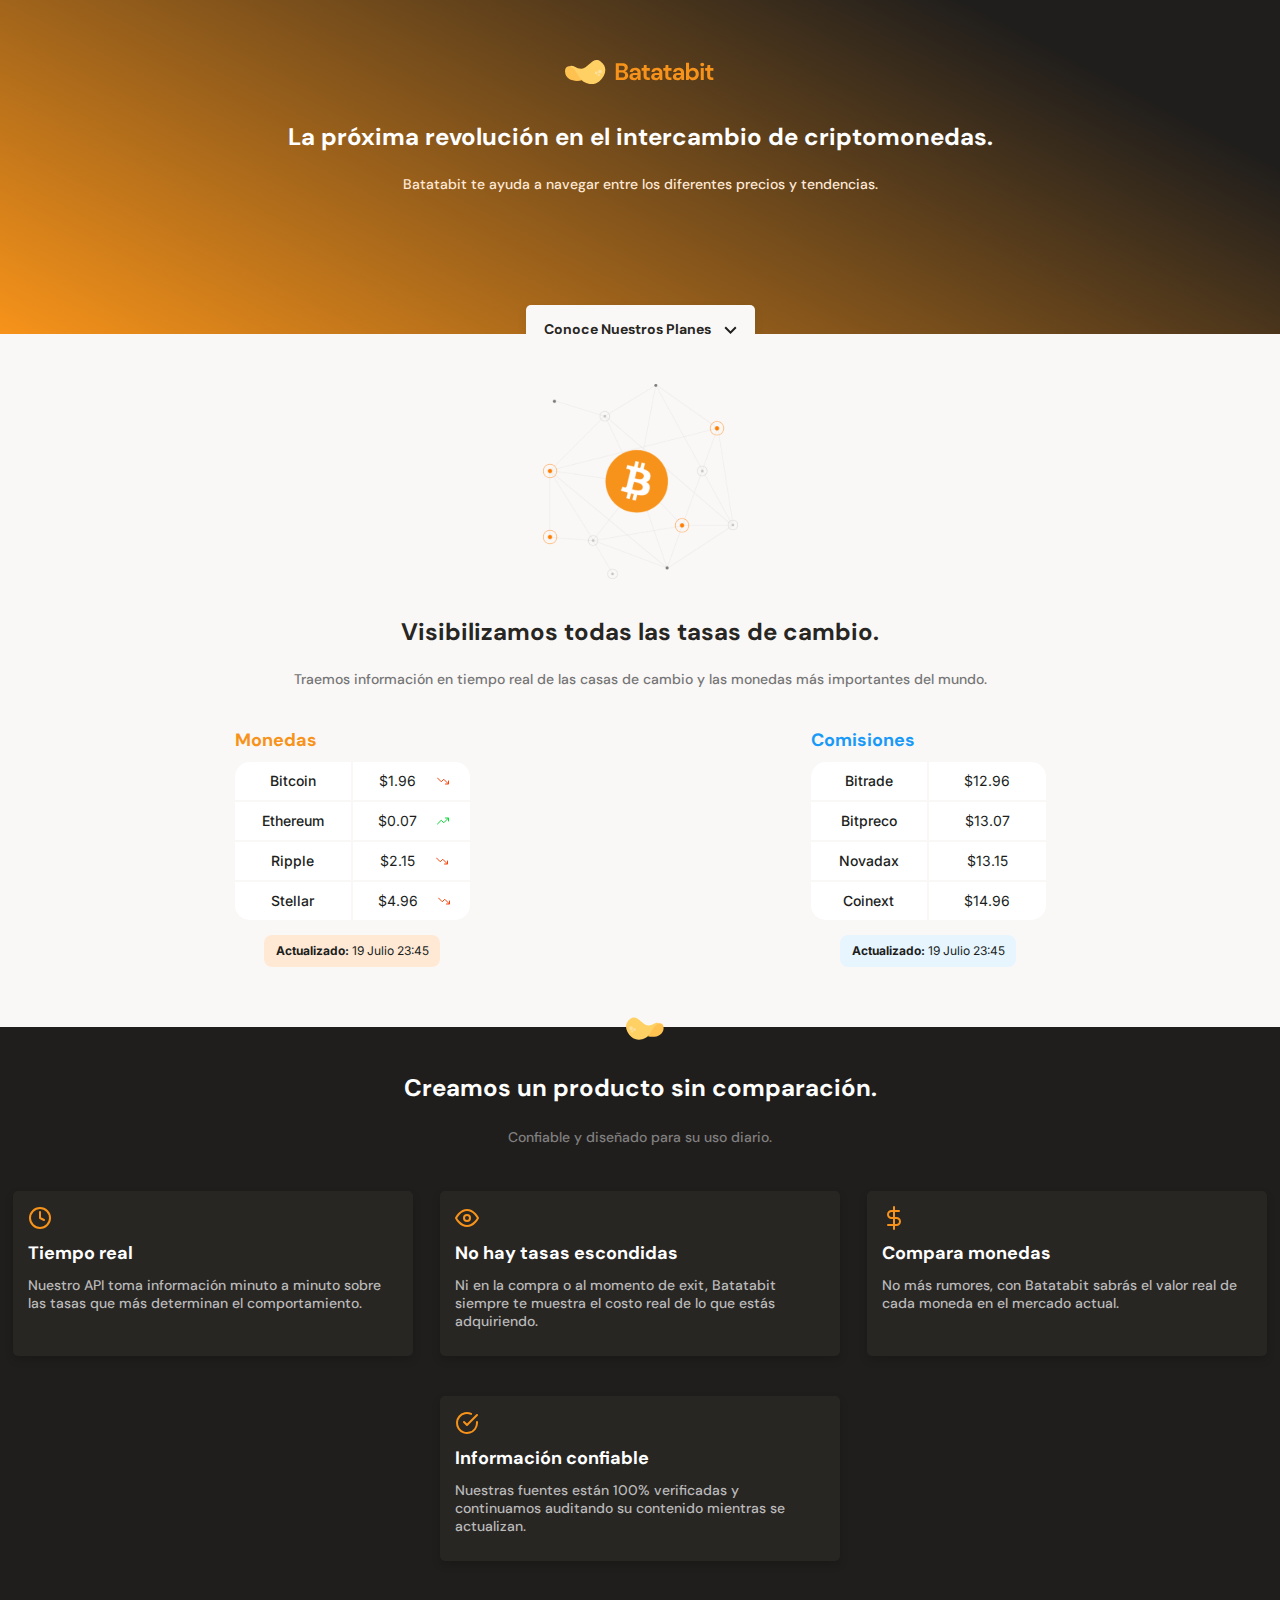
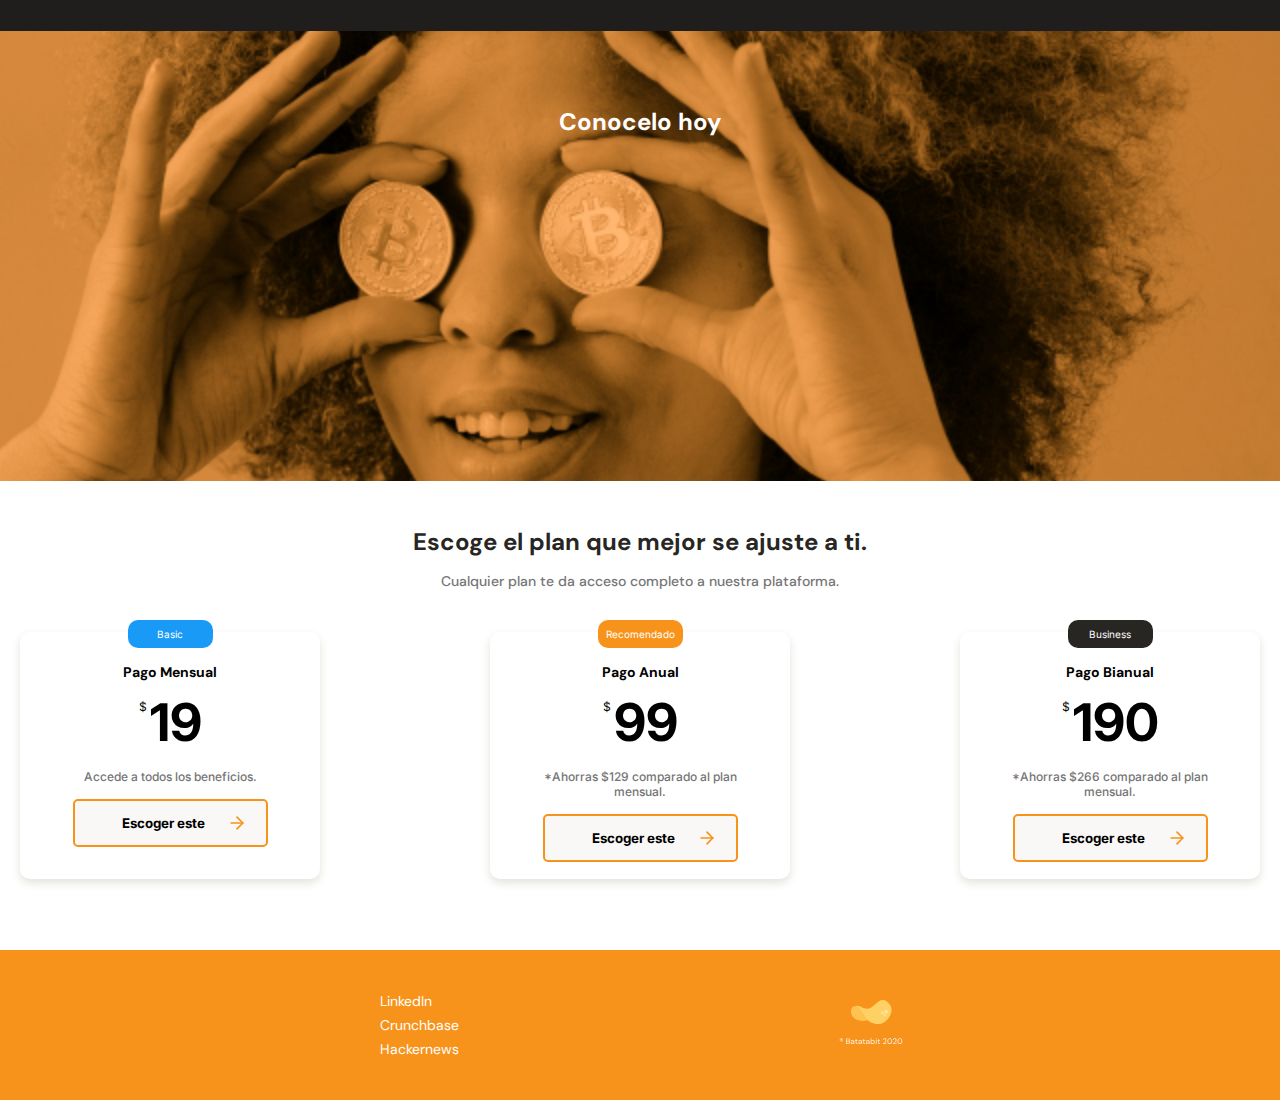
==== commit 36923733: "Added new tags for the price cards" ====
--- a/index.html
+++ b/index.html
@@ -202,7 +202,7 @@
 
         <section class="main__prices__cards-container">
           <article class="card middle">
-            <p class="card__best--choice">Recomendado</p>
+            <p class="card__best-choice">Recomendado</p>
 
             <h4>Pago Anual</h4>
             <p class="card__dollar">$</p>
@@ -218,6 +218,7 @@
           </article>
 
           <article class="card first">
+            <p class="card__basic">Basic</p>
             <h4>Pago Mensual</h4>
             <p class="card__dollar">$</p>
 
@@ -232,6 +233,7 @@
           </article>
 
           <article class="card third">
+            <p class="card__business">Business</p>
             <h4>Pago Bianual</h4>
             <p class="card__dollar">$</p>
 
--- a/wiki.css
+++ b/wiki.css
@@ -107,6 +107,7 @@
 .main__exchange {
   display: flex;
   position: relative;
+  min-width: 320px;
   flex-flow: column wrap;
   align-items: center;
   text-align: center;
@@ -116,6 +117,8 @@
 .main__exchange .main-logo {
   padding-top: 50px;
   padding-bottom: 25px;
+  min-width: 195px;
+  min-height: 195px;
 }
 
 .main__exchange .main__exchange--title {
@@ -147,11 +150,14 @@
 .main__exchange__container {
   display: flex;
   width: 100%;
+  min-width: 300px;
+  min-height: 194px;
   flex-flow: row nowrap;
+  justify-content: space-between;
+  margin-bottom: 20px;
   overflow-x: scroll;
   overscroll-behavior-x: contain;
   scroll-snap-type: x proximity;
-  margin-bottom: 20px;
 }
 
 .main__exchange__container--cripto-container,
@@ -161,7 +167,7 @@
   align-items: center;
   min-width: 235px;
   scroll-snap-align: center;
-  margin: 0 30px;
+  margin: 0 15px;
 }
 
 .main__exchange__container--cripto-container h3 {
@@ -217,7 +223,7 @@
 }
 
 .cripto-list li p {
-  color: #b5b0ac;
+  color: var(--warm-black);
   padding: 5px;
   font-weight: 500;
 }
@@ -226,29 +232,13 @@
   font-weight: 400;
 }
 
-.main__exchange__container--cripto-container span {
-  background-image: url("/assets/icons/right-arrow.svg");
-  background-position: center;
-  background-repeat: no-repeat;
-  background-size: contain;
-  position: absolute;
-  width: 12px;
-  height: 12px;
-  left: 91%;
-  top: 55.5%;
-}
-
-.main__commissions__container--cripto-container span {
-  background-image: url("/assets/icons/right-arrow.svg");
-  transform: rotateY(180deg);
-  background-position: center;
-  background-repeat: no-repeat;
-  background-size: contain;
-  position: absolute;
-  width: 12px;
-  height: 12px;
-  right: 91%;
-  top: 83.5%;
+.main__prices__cards-container::-webkit-scrollbar,
+.main__exchange__container--cripto-container::-webkit-scrollbar {
+  visibility: hidden;
+}
+.main__prices__cards-container::-webkit-scrollbar-thumb,
+.main__commissions__container--cripto-container::-webkit-scrollbar-thumb {
+  visibility: hidden;
 }
 
 .main__exchange .update-currency-tab {
@@ -258,7 +248,7 @@
   padding: 7px;
   margin-top: 15px;
   margin-bottom: 40px;
-  width: 55%;
+  width: 75%;
   min-width: 157px;
   max-width: 300px;
 }
@@ -270,7 +260,7 @@
   padding: 7px;
   margin-top: 15px;
   margin-bottom: 40px;
-  width: 55%;
+  width: 75%;
   min-width: 157px;
   max-width: 300px;
 }
@@ -351,7 +341,7 @@
   margin: 11px 0;
   font-size: 1.4rem;
   font-weight: 500;
-  color: #808080;
+  color: var(--grey);
 }
 
 .main__hero {
@@ -423,22 +413,10 @@
   background-color: var(--just-white);
 }
 
-.main__prices__cards-container::-webkit-scrollbar {
-  background-color: var(--soft-orange);
-  height: 3px;
-}
-.main__prices__cards-container::-webkit-scrollbar-thumb {
-  background-color: var(--bitcoin-orange);
-}
-
 .middle {
   order: 2;
 }
 
-.main__prices__cards-container .middle h4 {
-  margin-top: -7px;
-}
-
 .first {
   order: 1;
 }
@@ -447,7 +425,7 @@
   order: 3;
 }
 
-.card .card__best--choice {
+.card .card__best-choice {
   font-family: "Inter", sans-serif;
   padding: 8px;
   margin: 0 auto;
@@ -461,11 +439,39 @@
   background-color: var(--bitcoin-orange);
 }
 
+.card .card__basic {
+  font-family: "Inter", sans-serif;
+  padding: 8px;
+  margin: 0 auto;
+  width: 25%;
+  min-width: 85px;
+  border-radius: 10px;
+  position: relative;
+  top: -12px;
+  z-index: 1;
+  color: var(--just-white);
+  background-color: var(--secondary-blue);
+}
+
+.card .card__business {
+  font-family: "Inter", sans-serif;
+  padding: 8px;
+  margin: 0 auto;
+  width: 25%;
+  min-width: 85px;
+  border-radius: 10px;
+  position: relative;
+  top: -12px;
+  z-index: 1;
+  color: var(--just-white);
+  background-color: var(--black);
+}
+
 .card h4 {
   margin: 0 auto;
   min-width: 73px;
   font-size: 1.4rem;
-  margin-top: 20px;
+  margin-top: -7px;
   padding: 10px 0;
 }
 
--- a/css/tablet.css
+++ b/css/tablet.css
@@ -15,10 +15,3 @@
   min-width: 930px;
   justify-content: center;
 }
-
-.main__prices__cards-container::-webkit-scrollbar {
-  display: none;
-}
-.main__prices__cards-container::-webkit-scrollbar-thumb {
-  display: none;
-}
